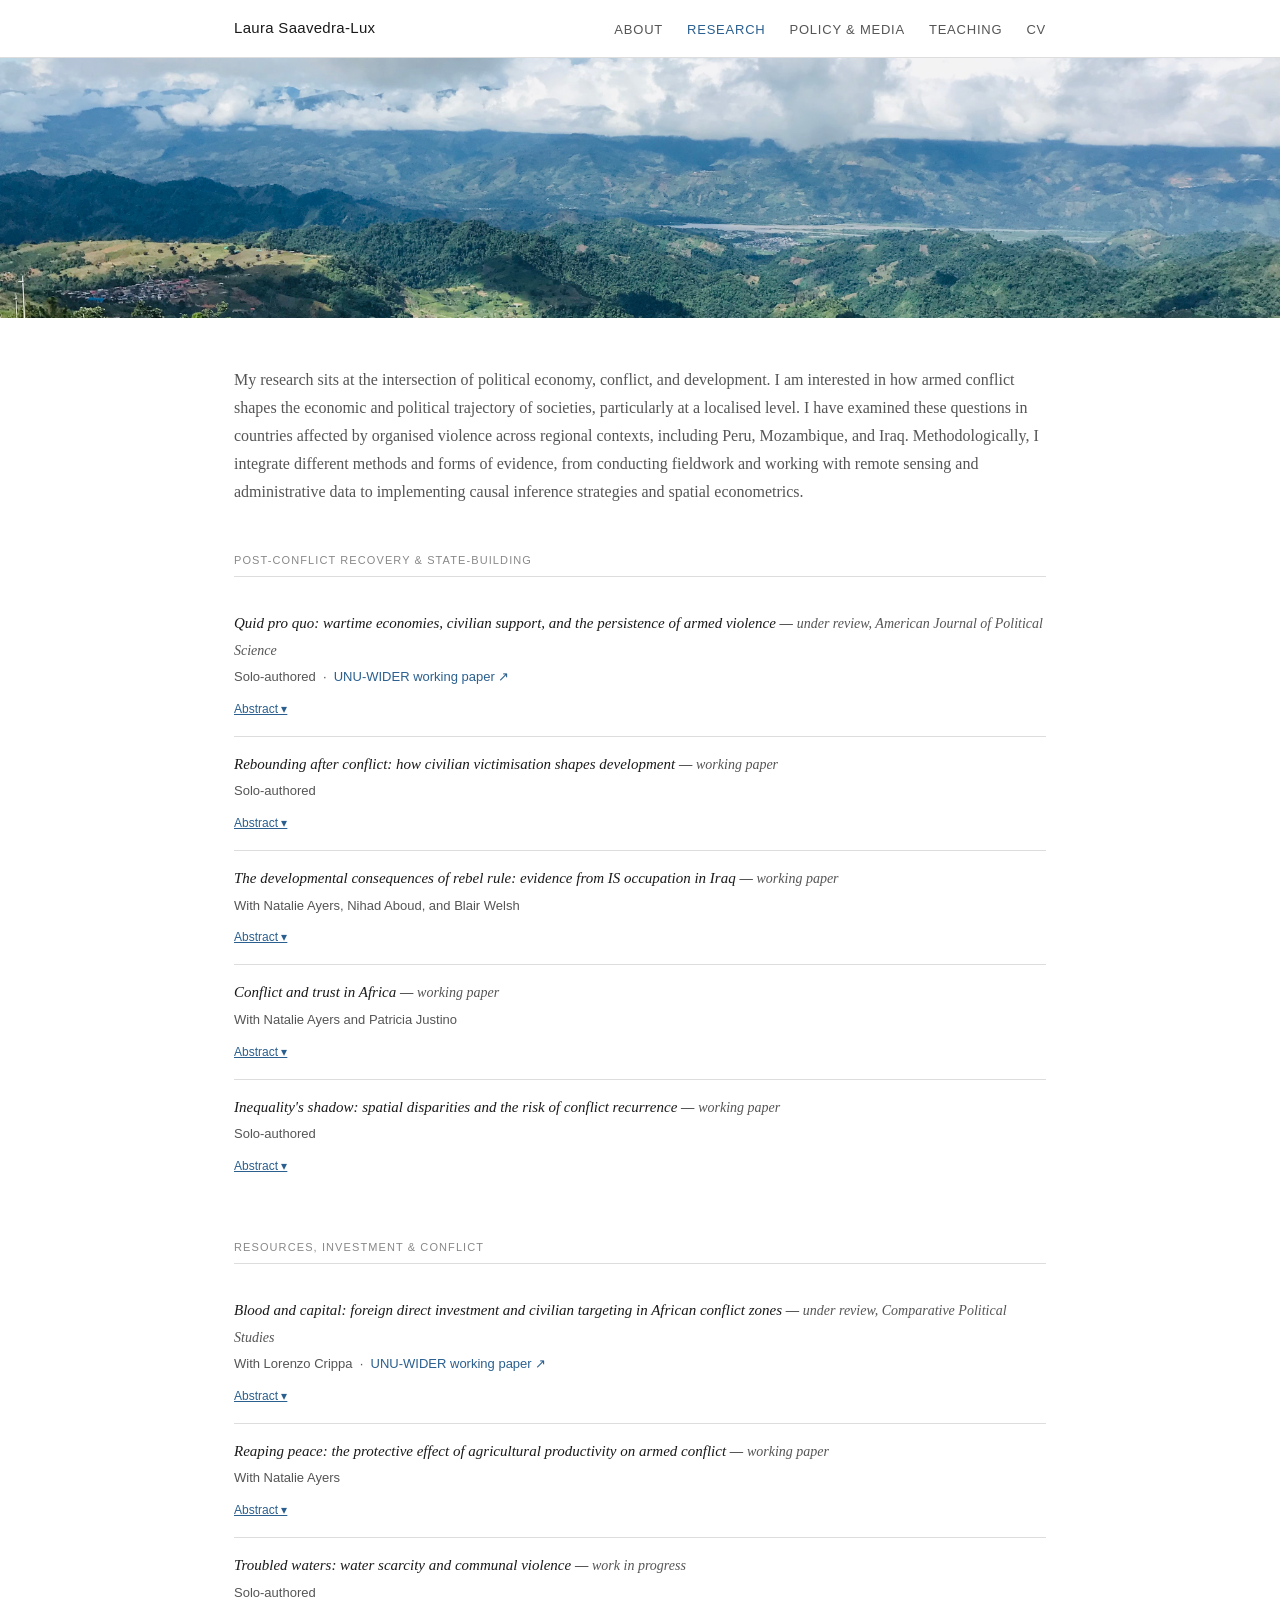
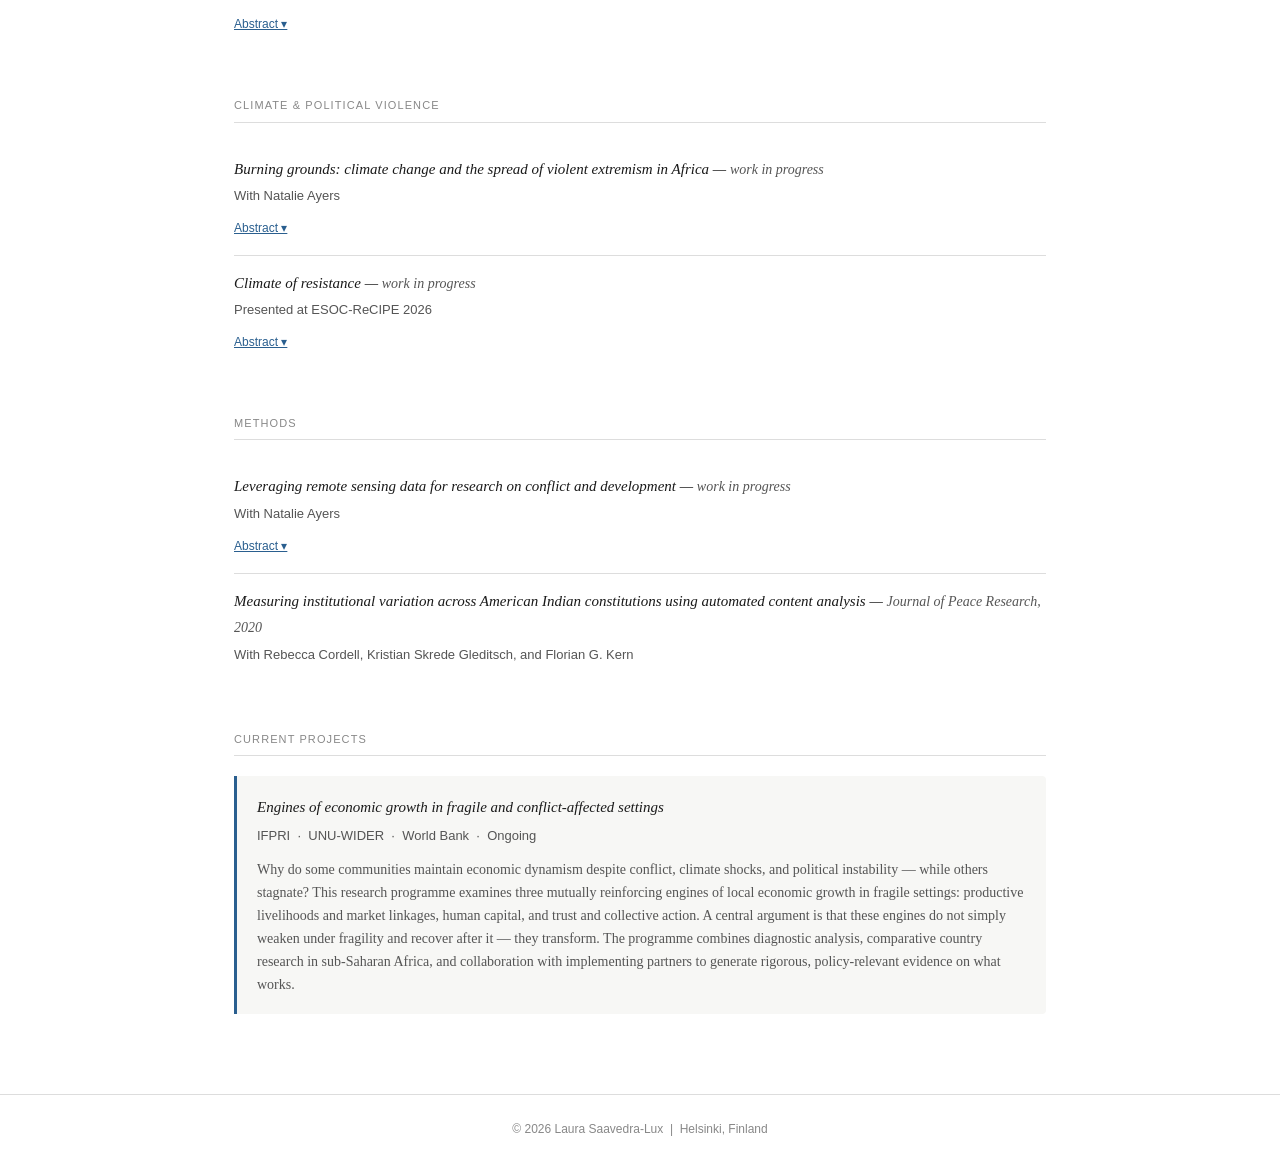
==== research.html @ 31dd0b03 "Add files via upload" ====
<!DOCTYPE html>
<html lang="en">
<head>
  <meta charset="UTF-8" />
  <meta name="viewport" content="width=device-width, initial-scale=1.0" />
  <meta name="description" content="Research — Laura Saavedra-Lux." />
  <title>Research — Laura Saavedra-Lux</title>
  <link rel="stylesheet" href="assets/css/style.css" />
</head>
<body>

<nav>
  <div class="nav-inner">
    <a class="nav-name" href="index.html">Laura Saavedra-Lux</a>
    <button class="nav-toggle" aria-label="Toggle menu" onclick="toggleNav()">
      <span></span><span></span><span></span>
    </button>
    <ul class="nav-links" id="nav-links">
      <li><a href="index.html">About</a></li>
      <li><a href="research.html" class="active">Research</a></li>
      <li><a href="policy.html">Policy &amp; Media</a></li>
      <li><a href="teaching.html">Teaching</a></li>
      <li><a href="cv.html">CV</a></li>
    </ul>
  </div>
</nav>

<div class="page-banner">
  <img src="assets/images/banner-research.jpg" alt="Coca Valley, Peru" />
</div>

<main class="page-wrap">

  <p style="color: #555; line-height: 1.75; margin-bottom: 0.5rem;">My research sits at the intersection of political economy, conflict, and development. I am interested in how armed conflict shapes the economic and political trajectory of societies, particularly at a localised level. I have examined these questions in countries affected by organised violence across regional contexts, including Peru, Mozambique, and Iraq. Methodologically, I integrate different methods and forms of evidence, from conducting fieldwork and working with remote sensing and administrative data to implementing causal inference strategies and spatial econometrics.</p>


  <!-- ================================================
       1. POST-CONFLICT RECOVERY & STATE-BUILDING
       ================================================ -->
  <div class="section-label">Post-conflict recovery &amp; state-building</div>

  <div class="cluster">

    <div class="paper">
      <div class="paper-title">
        Quid pro quo: wartime economies, civilian support, and the persistence of armed violence
        — <span class="paper-status">under review, American Journal of Political Science</span>
      </div>
      <div class="paper-authors">
        Solo-authored &nbsp;·&nbsp;
        <a href="https://www.wider.unu.edu/publication/quid-pro-quo-how-wartime-economy-shapes-violent-contestation-state-after-war" target="_blank">UNU-WIDER working paper ↗</a>
      </div>
      <button class="toggle-abstract" onclick="toggleAbstract(this)">Abstract ▾</button>
      <div class="abstract-body">
        Why do some conflict-affected areas remain arenas of violent contestation while others transition to peace? I argue that economic networks developed during intrastate conflict — wartime economies — give rise to continued instability by shaping civilian allegiances toward armed actors and away from the state. Using spatial instrumental variable regressions on data from Peru's internal armed conflict, I show that districts with stronger wartime economies experienced significantly more post-conflict violence.
      </div>
    </div>

    <div class="paper">
      <div class="paper-title">
        Rebounding after conflict: how civilian victimisation shapes development
        — <span class="paper-status">working paper</span>
      </div>
      <div class="paper-authors">Solo-authored</div>
      <button class="toggle-abstract" onclick="toggleAbstract(this)">Abstract ▾</button>
      <div class="abstract-body">
        Examines the long-run developmental consequences of civilian victimisation, with evidence from post-conflict Peru.
      </div>
    </div>

    <div class="paper">
      <div class="paper-title">
        The developmental consequences of rebel rule: evidence from IS occupation in Iraq
        — <span class="paper-status">working paper</span>
      </div>
      <div class="paper-authors">With Natalie Ayers, Nihad Aboud, and Blair Welsh</div>
      <button class="toggle-abstract" onclick="toggleAbstract(this)">Abstract ▾</button>
      <div class="abstract-body">
        How does extended rebel governance shape economic recovery and institutional trust? Using evidence from Islamic State occupation in Iraq, we examine how the duration and nature of rebel rule affects post-occupation development trajectories and civilian attitudes toward state and non-state institutions.
      </div>
    </div>

    <div class="paper">
      <div class="paper-title">
        Conflict and trust in Africa
        — <span class="paper-status">working paper</span>
      </div>
      <div class="paper-authors">With Natalie Ayers and Patricia Justino</div>
      <button class="toggle-abstract" onclick="toggleAbstract(this)">Abstract ▾</button>
      <div class="abstract-body">
        Examines how exposure to conflict shapes institutional trust across sub-Saharan African contexts.
      </div>
    </div>

    <div class="paper">
      <div class="paper-title">
        Inequality's shadow: spatial disparities and the risk of conflict recurrence
        — <span class="paper-status">working paper</span>
      </div>
      <div class="paper-authors">Solo-authored</div>
      <button class="toggle-abstract" onclick="toggleAbstract(this)">Abstract ▾</button>
      <div class="abstract-body">
        Explores how spatial economic inequalities shape the risk that conflict resumes after peace agreements, with implications for post-conflict development policy.
      </div>
    </div>

  </div>


  <!-- ================================================
       2. RESOURCES, INVESTMENT & CONFLICT
       ================================================ -->
  <div class="section-label">Resources, investment &amp; conflict</div>

  <div class="cluster">

    <div class="paper">
      <div class="paper-title">
        Blood and capital: foreign direct investment and civilian targeting in African conflict zones
        — <span class="paper-status">under review, Comparative Political Studies</span>
      </div>
      <div class="paper-authors">
        With Lorenzo Crippa &nbsp;·&nbsp;
        <a href="https://www.wider.unu.edu/publication/double-edged-sword-understanding-localized-effect-foreign-direct-investment-inflow" target="_blank">UNU-WIDER working paper ↗</a>
      </div>
      <button class="toggle-abstract" onclick="toggleAbstract(this)">Abstract ▾</button>
      <div class="abstract-body">
        We analyse how inward FDI received amid ongoing violence shapes patterns of civilian harm. Drawing on geocoded FDI and conflict event data across sub-Saharan Africa, we find that immobile extractive and industrial investment significantly increases civilian casualties within proximity of investment sites — with implications for responsible investment policy in fragile settings.
      </div>
    </div>

    <div class="paper">
      <div class="paper-title">
        Reaping peace: the protective effect of agricultural productivity on armed conflict
        — <span class="paper-status">working paper</span>
      </div>
      <div class="paper-authors">With Natalie Ayers</div>
      <button class="toggle-abstract" onclick="toggleAbstract(this)">Abstract ▾</button>
      <div class="abstract-body">
        Examines the protective effect of improved agricultural output on armed violence, with evidence from conflict-affected settings in Africa.
      </div>
    </div>

    <div class="paper">
      <div class="paper-title">
        Troubled waters: water scarcity and communal violence
        — <span class="paper-status">work in progress</span>
      </div>
      <div class="paper-authors">Solo-authored</div>
      <button class="toggle-abstract" onclick="toggleAbstract(this)">Abstract ▾</button>
      <div class="abstract-body">
        Examines the relationship between water scarcity and communal conflict.
      </div>
    </div>

  </div>


  <!-- ================================================
       3. CLIMATE & POLITICAL VIOLENCE
       ================================================ -->
  <div class="section-label">Climate &amp; political violence</div>

  <div class="cluster">

    <div class="paper">
      <div class="paper-title">
        Burning grounds: climate change and the spread of violent extremism in Africa
        — <span class="paper-status">work in progress</span>
      </div>
      <div class="paper-authors">With Natalie Ayers</div>
      <button class="toggle-abstract" onclick="toggleAbstract(this)">Abstract ▾</button>
      <div class="abstract-body">
        Examines pathways through which slow-onset environmental degradation contributes to the spread of violent extremism in sub-Saharan Africa.
      </div>
    </div>

    <div class="paper">
      <div class="paper-title">
        Climate of resistance
        — <span class="paper-status">work in progress</span>
      </div>
      <div class="paper-authors">Presented at ESOC-ReCIPE 2026</div>
      <button class="toggle-abstract" onclick="toggleAbstract(this)">Abstract ▾</button>
      <div class="abstract-body">
        Distinguishes between slow-onset climate stressors and acute weather shocks as operating through distinct conflict mechanisms, drawing on sub-Saharan Africa panel data and Mozambique survey evidence.
      </div>
    </div>

  </div>


  <!-- ================================================
       METHODS
       ================================================ -->
  <div class="section-label">Methods</div>

  <div class="cluster">

    <div class="paper">
      <div class="paper-title">
        Leveraging remote sensing data for research on conflict and development
        — <span class="paper-status">work in progress</span>
      </div>
      <div class="paper-authors">With Natalie Ayers</div>
      <button class="toggle-abstract" onclick="toggleAbstract(this)">Abstract ▾</button>
      <div class="abstract-body">
        Examines how satellite imagery, nighttime lights, and land cover data can be used to study conflict and development outcomes in data-scarce environments.
      </div>
    </div>

    <div class="paper">
      <div class="paper-title">
        Measuring institutional variation across American Indian constitutions using automated content analysis
        — <span class="paper-status">Journal of Peace Research, 2020</span>
      </div>
      <div class="paper-authors">With Rebecca Cordell, Kristian Skrede Gleditsch, and Florian G. Kern</div>
    </div>

  </div>


  <!-- ================================================
       CURRENT PROJECTS
       ================================================ -->
  <div class="section-label">Current projects</div>

  <div style="background: #f7f7f5; border-left: 3px solid #2a5f8f; padding: 18px 20px; border-radius: 0 4px 4px 0;">
    <div style="font-size: 15px; font-style: italic; margin-bottom: 5px;">
      Engines of economic growth in fragile and conflict-affected settings
    </div>
    <div style="font-family: 'Helvetica Neue', Arial, sans-serif; font-size: 13px; color: #555; margin-bottom: 10px;">
      IFPRI &nbsp;·&nbsp; UNU-WIDER &nbsp;·&nbsp; World Bank &nbsp;·&nbsp; Ongoing
    </div>
    <p style="font-size: 14px; color: #555; line-height: 1.65;">
      Why do some communities maintain economic dynamism despite conflict, climate shocks, and political instability — while others stagnate? This research programme examines three mutually reinforcing engines of local economic growth in fragile settings: productive livelihoods and market linkages, human capital, and trust and collective action. A central argument is that these engines do not simply weaken under fragility and recover after it — they transform. The programme combines diagnostic analysis, comparative country research in sub-Saharan Africa, and collaboration with implementing partners to generate rigorous, policy-relevant evidence on what works.
    </p>
  </div>

</main>

<footer>
  &copy; 2026 Laura Saavedra-Lux &nbsp;|&nbsp; Helsinki, Finland
</footer>

<script>
  function toggleNav() {
    document.getElementById('nav-links').classList.toggle('open');
  }
  function toggleAbstract(btn) {
    const body = btn.nextElementSibling;
    const isOpen = body.classList.toggle('open');
    btn.textContent = isOpen ? 'Abstract ▴' : 'Abstract ▾';
  }
</script>
</body>
</html>
---- assets/css/style.css ----
/* =============================================
   LAURA SAAVEDRA-LUX — Personal website
   ============================================= */

*, *::before, *::after { box-sizing: border-box; margin: 0; padding: 0; }

:root {
  --accent:       #2a5f8f;
  --accent-light: #ddeaf5;
  --text:         #1a1a1a;
  --muted:        #555;
  --faint:        #888;
  --border:       #ddd;
  --bg:           #ffffff;
  --bg-off:       #f7f7f5;
  --max-w:        860px;
  --nav-h:        58px;
}

html { scroll-behavior: smooth; }

body {
  font-family: "Georgia", "Times New Roman", serif;
  font-size: 16px;
  line-height: 1.75;
  color: var(--text);
  background: var(--bg);
}

a { color: var(--accent); text-decoration: none; }
a:hover { text-decoration: underline; }

/* --- Navigation --- */
nav {
  position: sticky;
  top: 0;
  z-index: 100;
  background: var(--bg);
  border-bottom: 1px solid var(--border);
  height: var(--nav-h);
  display: flex;
  align-items: center;
}

.nav-inner {
  max-width: var(--max-w);
  margin: 0 auto;
  padding: 0 1.5rem;
  width: 100%;
  display: flex;
  justify-content: space-between;
  align-items: center;
}

.nav-name {
  font-size: 15px;
  font-weight: normal;
  font-family: "Helvetica Neue", Arial, sans-serif;
  letter-spacing: 0.02em;
  color: var(--text);
  text-decoration: none;
}

.nav-links {
  display: flex;
  gap: 24px;
  list-style: none;
}

.nav-links a {
  font-family: "Helvetica Neue", Arial, sans-serif;
  font-size: 13px;
  letter-spacing: 0.06em;
  text-transform: uppercase;
  color: var(--muted);
  text-decoration: none;
  transition: color 0.15s;
}

.nav-links a:hover,
.nav-links a.active { color: var(--accent); }

.nav-toggle {
  display: none;
  background: none;
  border: none;
  cursor: pointer;
  padding: 4px;
  flex-direction: column;
  gap: 5px;
}
.nav-toggle span { display: block; width: 22px; height: 1.5px; background: var(--text); }

/* --- Banner (research, policy, teaching, cv pages) --- */
.page-banner { width: 100%; height: 260px; overflow: hidden; }
.page-banner img { width: 100%; height: 260px; object-fit: cover; object-position: center 40%; display: block; }
.page-banner-placeholder {
  width: 100%; height: 260px;
  background: var(--bg-off);
  border-bottom: 1px solid var(--border);
  display: flex; align-items: center; justify-content: center;
  color: var(--faint);
  font-family: "Helvetica Neue", Arial, sans-serif; font-size: 13px;
}

/* --- HOME: photo IS the banner, info bar below --- */
.home-photo-banner { width: 100%; height: 400px; overflow: hidden; }
.home-photo-banner img { width: 100%; height: 400px; object-fit: cover; object-position: center 25%; display: block; }
.home-photo-placeholder {
  width: 100%; height: 400px;
  background: var(--bg-off); border-bottom: 1px solid var(--border);
  display: flex; align-items: center; justify-content: center;
  flex-direction: column; gap: 8px;
  color: var(--faint); font-family: "Helvetica Neue", Arial, sans-serif; font-size: 13px;
}

.home-info-bar {
  max-width: var(--max-w);
  margin: 0 auto;
  padding: 1.8rem 1.5rem 0;
  display: flex;
  align-items: flex-start;
  justify-content: space-between;
  gap: 2rem;
  border-bottom: 1px solid var(--border);
  padding-bottom: 1.8rem;
}

.home-name-block h1 {
  font-size: 26px;
  font-weight: normal;
  font-family: "Helvetica Neue", Arial, sans-serif;
  margin-bottom: 4px;
}

.home-name-block .role {
  font-size: 14px;
  color: var(--muted);
  font-family: "Helvetica Neue", Arial, sans-serif;
}

.home-contact-links {
  display: flex;
  gap: 8px;
  flex-wrap: wrap;
  padding-top: 6px;
  flex-shrink: 0;
}

.home-contact-links a {
  font-size: 12px;
  font-family: "Helvetica Neue", Arial, sans-serif;
  color: var(--accent);
  border: 1px solid var(--accent-light);
  background: var(--accent-light);
  padding: 4px 12px;
  border-radius: 3px;
  text-decoration: none;
}
.home-contact-links a:hover { background: #c8ddf0; text-decoration: none; }

/* --- Page wrap --- */
.page-wrap {
  max-width: var(--max-w);
  margin: 0 auto;
  padding: 3rem 1.5rem 5rem;
}

/* --- HOME: split-screen layout --- */
body.home-page {
  display: flex;
  flex-direction: column;
  min-height: 100vh;
}

.split-layout {
  display: flex;
  flex: 1;
  min-height: calc(100vh - var(--nav-h));
}

/* Left photo panel — fixed, full height */
.split-photo {
  position: sticky;
  top: var(--nav-h);
  width: 42%;
  height: calc(100vh - var(--nav-h));
  flex-shrink: 0;
  overflow: hidden;
}

.split-photo img {
  width: 100%;
  height: 100%;
  object-fit: cover;
  object-position: center 15%;
  display: block;
}

/* Right text panel — scrollable */
.split-text {
  flex: 1;
  padding: 3.5rem 3rem 4rem 3.5rem;
  max-width: 600px;
  overflow-y: auto;
}

.split-text h1 {
  font-size: 28px;
  font-weight: normal;
  font-family: "Helvetica Neue", Arial, sans-serif;
  margin-bottom: 4px;
}

.split-text .role {
  font-size: 14px;
  color: var(--muted);
  font-family: "Helvetica Neue", Arial, sans-serif;
  margin-bottom: 1.8rem;
}

.split-text p {
  font-size: 15px;
  margin-bottom: 1rem;
  line-height: 1.75;
}

.personal-note {
  color: var(--faint) !important;
  font-style: italic;
  margin-top: 0.5rem;
}

.split-contact {
  display: flex;
  gap: 10px;
  flex-wrap: wrap;
  margin-top: 1.8rem;
}

.split-contact a {
  font-family: "Helvetica Neue", Arial, sans-serif;
  font-size: 13px;
  color: var(--accent);
  background: var(--accent-light);
  border: 1px solid var(--accent-light);
  padding: 5px 14px;
  border-radius: 3px;
  text-decoration: none;
}
.split-contact a:hover { background: #c8ddf0; text-decoration: none; }

.home-footer {
  border-top: 1px solid var(--border);
  padding: 1.2rem 1.5rem;
  text-align: center;
  font-family: "Helvetica Neue", Arial, sans-serif;
  font-size: 12px;
  color: var(--faint);
}

/* Mobile: stack vertically */
@media (max-width: 680px) {
  .split-layout { flex-direction: column; }
  .split-photo {
    position: relative;
    top: 0;
    width: 100%;
    height: 55vw;
  }
  .split-text {
    padding: 2rem 1.5rem 3rem;
    max-width: 100%;
  }
}

/* --- Section headings --- */
.section-label {
  font-family: "Helvetica Neue", Arial, sans-serif;
  font-size: 11px;
  letter-spacing: 0.1em;
  text-transform: uppercase;
  color: var(--faint);
  margin-bottom: 1.2rem;
  margin-top: 2.8rem;
  padding-bottom: 6px;
  border-bottom: 1px solid var(--border);
}

/* --- Papers --- */
.cluster { margin-bottom: 2.5rem; }

.paper { padding: 14px 0; border-bottom: 1px solid var(--border); }
.paper:last-child { border-bottom: none; }

.paper-title { font-size: 15px; margin-bottom: 3px; font-style: italic; }

/* Status as plain italic text — no badge, no colour */
.paper-status { font-style: italic; color: var(--muted); font-size: 14px; }

.paper-authors {
  font-family: "Helvetica Neue", Arial, sans-serif;
  font-size: 13px; color: var(--muted); margin-bottom: 5px;
}

.toggle-abstract {
  font-family: "Helvetica Neue", Arial, sans-serif;
  font-size: 12px; color: var(--accent);
  background: none; border: none; padding: 0;
  cursor: pointer; margin-top: 4px;
  display: inline-block; text-decoration: underline;
}

.abstract-body {
  display: none;
  font-size: 14px; color: var(--muted);
  margin-top: 8px; line-height: 1.65;
  border-left: 2px solid var(--accent-light);
  padding-left: 12px;
}
.abstract-body.open { display: block; }

/* --- Policy & Media --- */
.report-item, .blog-item { padding: 14px 0; border-bottom: 1px solid var(--border); }
.report-item:last-child, .blog-item:last-child { border-bottom: none; }
.report-title, .blog-title { font-size: 15px; font-style: italic; margin-bottom: 4px; }
.report-meta, .blog-meta { font-family: "Helvetica Neue", Arial, sans-serif; font-size: 13px; color: var(--muted); }

/* --- Teaching --- */
.teaching-item { padding: 14px 0; border-bottom: 1px solid var(--border); }
.teaching-item:last-child { border-bottom: none; }
.teaching-title { font-size: 15px; font-style: italic; margin-bottom: 4px; }
.teaching-meta { font-family: "Helvetica Neue", Arial, sans-serif; font-size: 13px; color: var(--muted); margin-bottom: 6px; }
.teaching-desc { font-size: 14px; color: var(--muted); line-height: 1.65; }

/* --- CV --- */
.cv-section { margin-bottom: 2rem; }

.cv-row {
  display: grid;
  grid-template-columns: 110px 1fr;
  gap: 1rem;
  padding: 8px 0;
  border-bottom: 1px solid var(--border);
  font-size: 14px;
}
.cv-row:last-child { border-bottom: none; }
.cv-year { color: var(--faint); font-family: "Helvetica Neue", Arial, sans-serif; font-size: 13px; padding-top: 2px; }
.cv-detail { line-height: 1.6; }
.cv-detail strong { font-weight: bold; }

.cv-download {
  display: inline-block; margin-bottom: 2rem;
  font-family: "Helvetica Neue", Arial, sans-serif; font-size: 13px;
  color: var(--accent); border: 1px solid var(--accent);
  padding: 6px 16px; border-radius: 3px; text-decoration: none;
}
.cv-download:hover { background: var(--accent-light); text-decoration: none; }

/* --- Footer --- */
footer {
  border-top: 1px solid var(--border);
  padding: 1.5rem; text-align: center;
  font-family: "Helvetica Neue", Arial, sans-serif; font-size: 12px; color: var(--faint);
}

/* --- Responsive --- */
@media (max-width: 620px) {
  .home-info-bar { flex-direction: column; gap: 1rem; }
  .nav-links {
    display: none; position: absolute;
    top: var(--nav-h); left: 0; right: 0;
    background: var(--bg); border-bottom: 1px solid var(--border);
    flex-direction: column; gap: 0; padding: 0.5rem 0;
  }
  .nav-links.open { display: flex; }
  .nav-links li a { display: block; padding: 10px 1.5rem; }
  .nav-toggle { display: flex; }
  .cv-row { grid-template-columns: 1fr; gap: 0.25rem; }
}
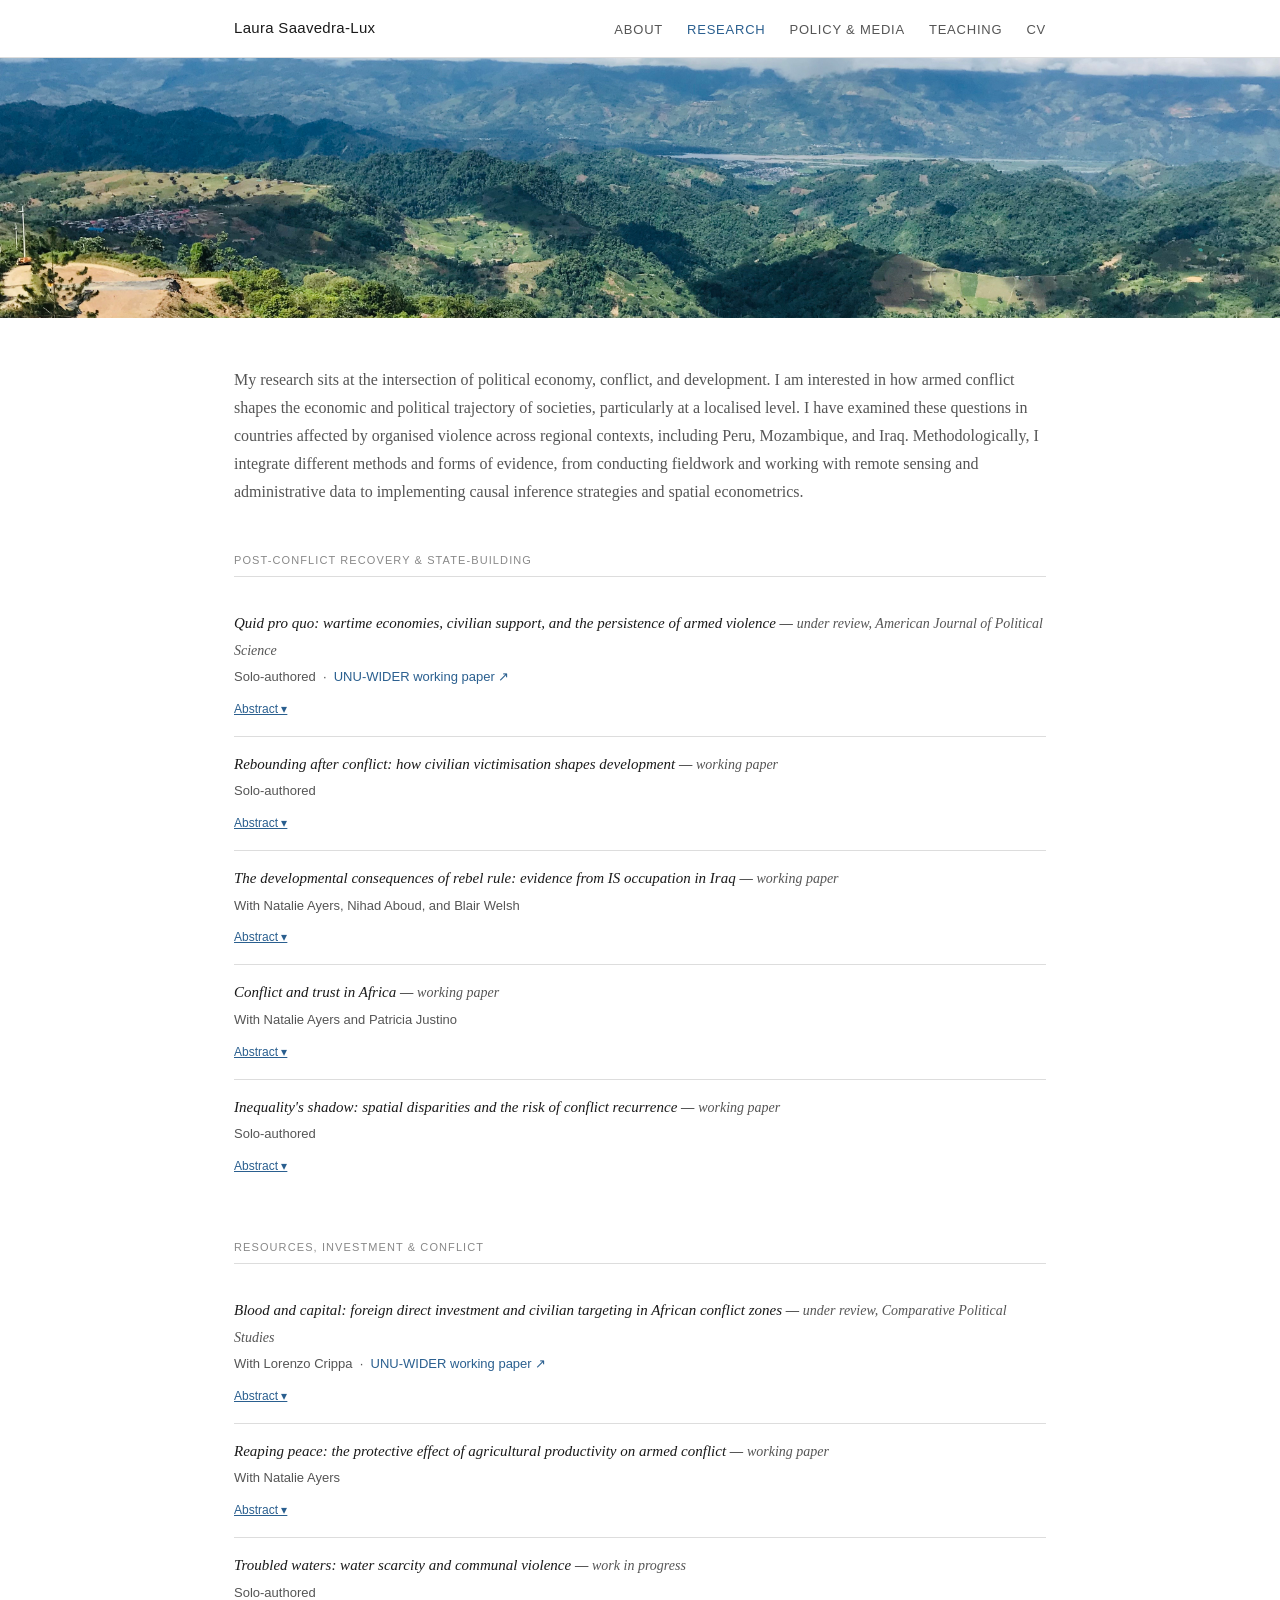
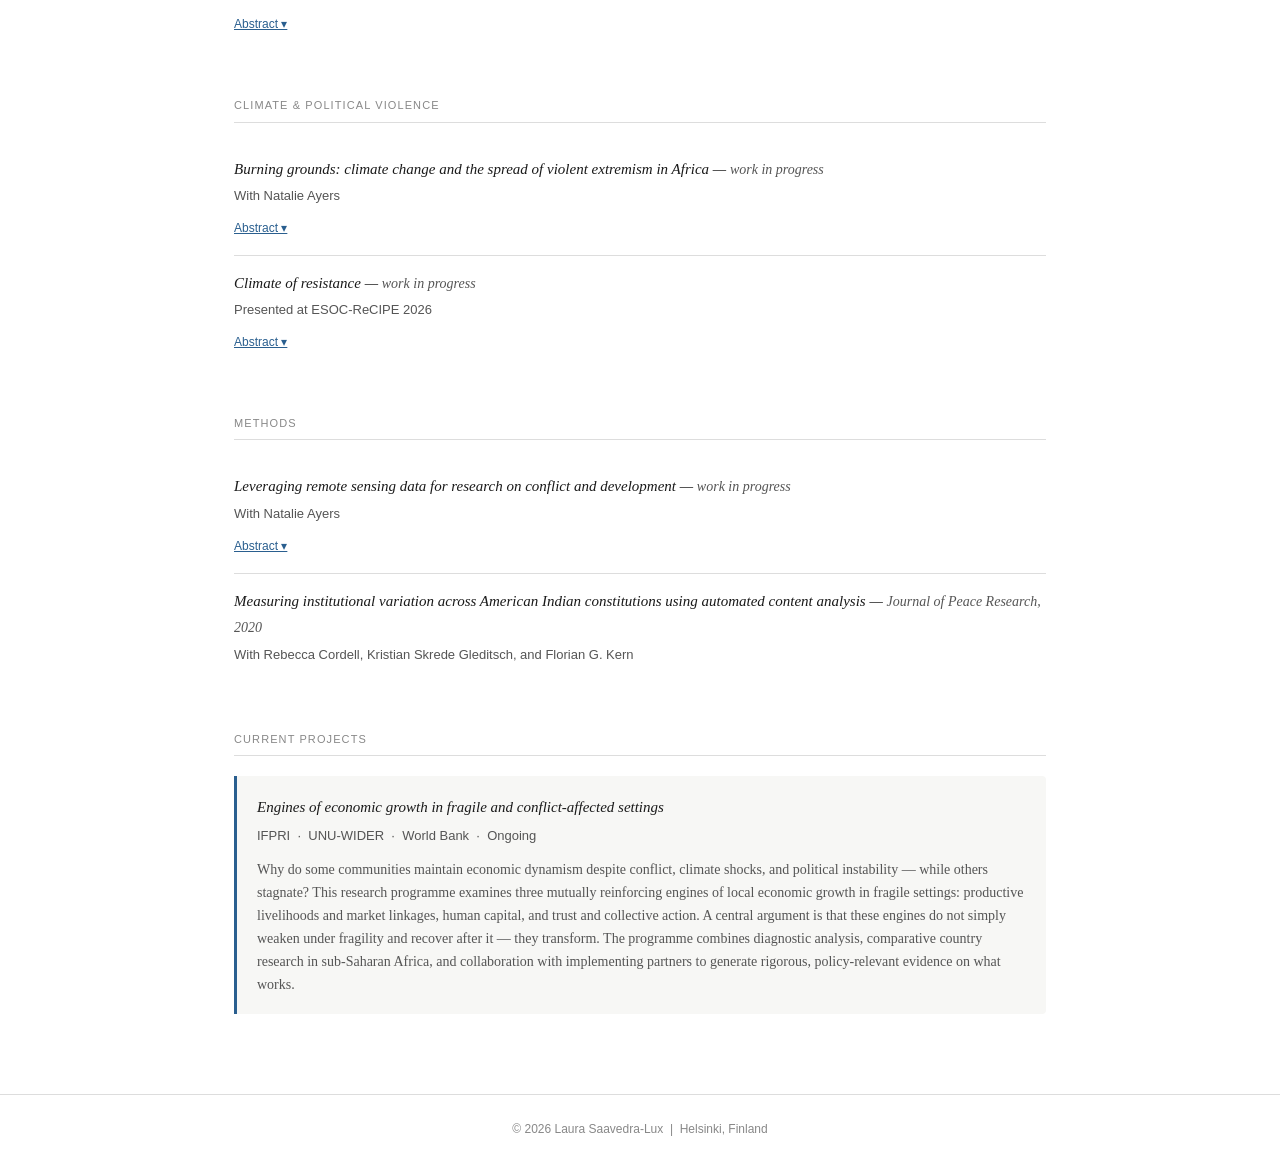
==== commit 256a1f0d: "Update research.html" ====
--- a/research.html
+++ b/research.html
@@ -26,7 +26,7 @@
 </nav>
 
 <div class="page-banner">
-  <img src="assets/images/banner-research.jpg" alt="Coca Valley, Peru" />
+  <img src="assets/images/banner-research.jpg" alt="Coca Valley, Peru" style="object-position: center center;" />
 </div>
 
 <main class="page-wrap">
--- a/assets/css/style.css
+++ b/assets/css/style.css
@@ -93,7 +93,7 @@
 
 /* --- Banner (research, policy, teaching, cv pages) --- */
 .page-banner { width: 100%; height: 260px; overflow: hidden; }
-.page-banner img { width: 100%; height: 260px; object-fit: cover; object-position: center 40%; display: block; }
+.page-banner img { width: 100%; height: 260px; object-fit: cover; object-position: center center; display: block; }
 .page-banner-placeholder {
   width: 100%; height: 260px;
   background: var(--bg-off);
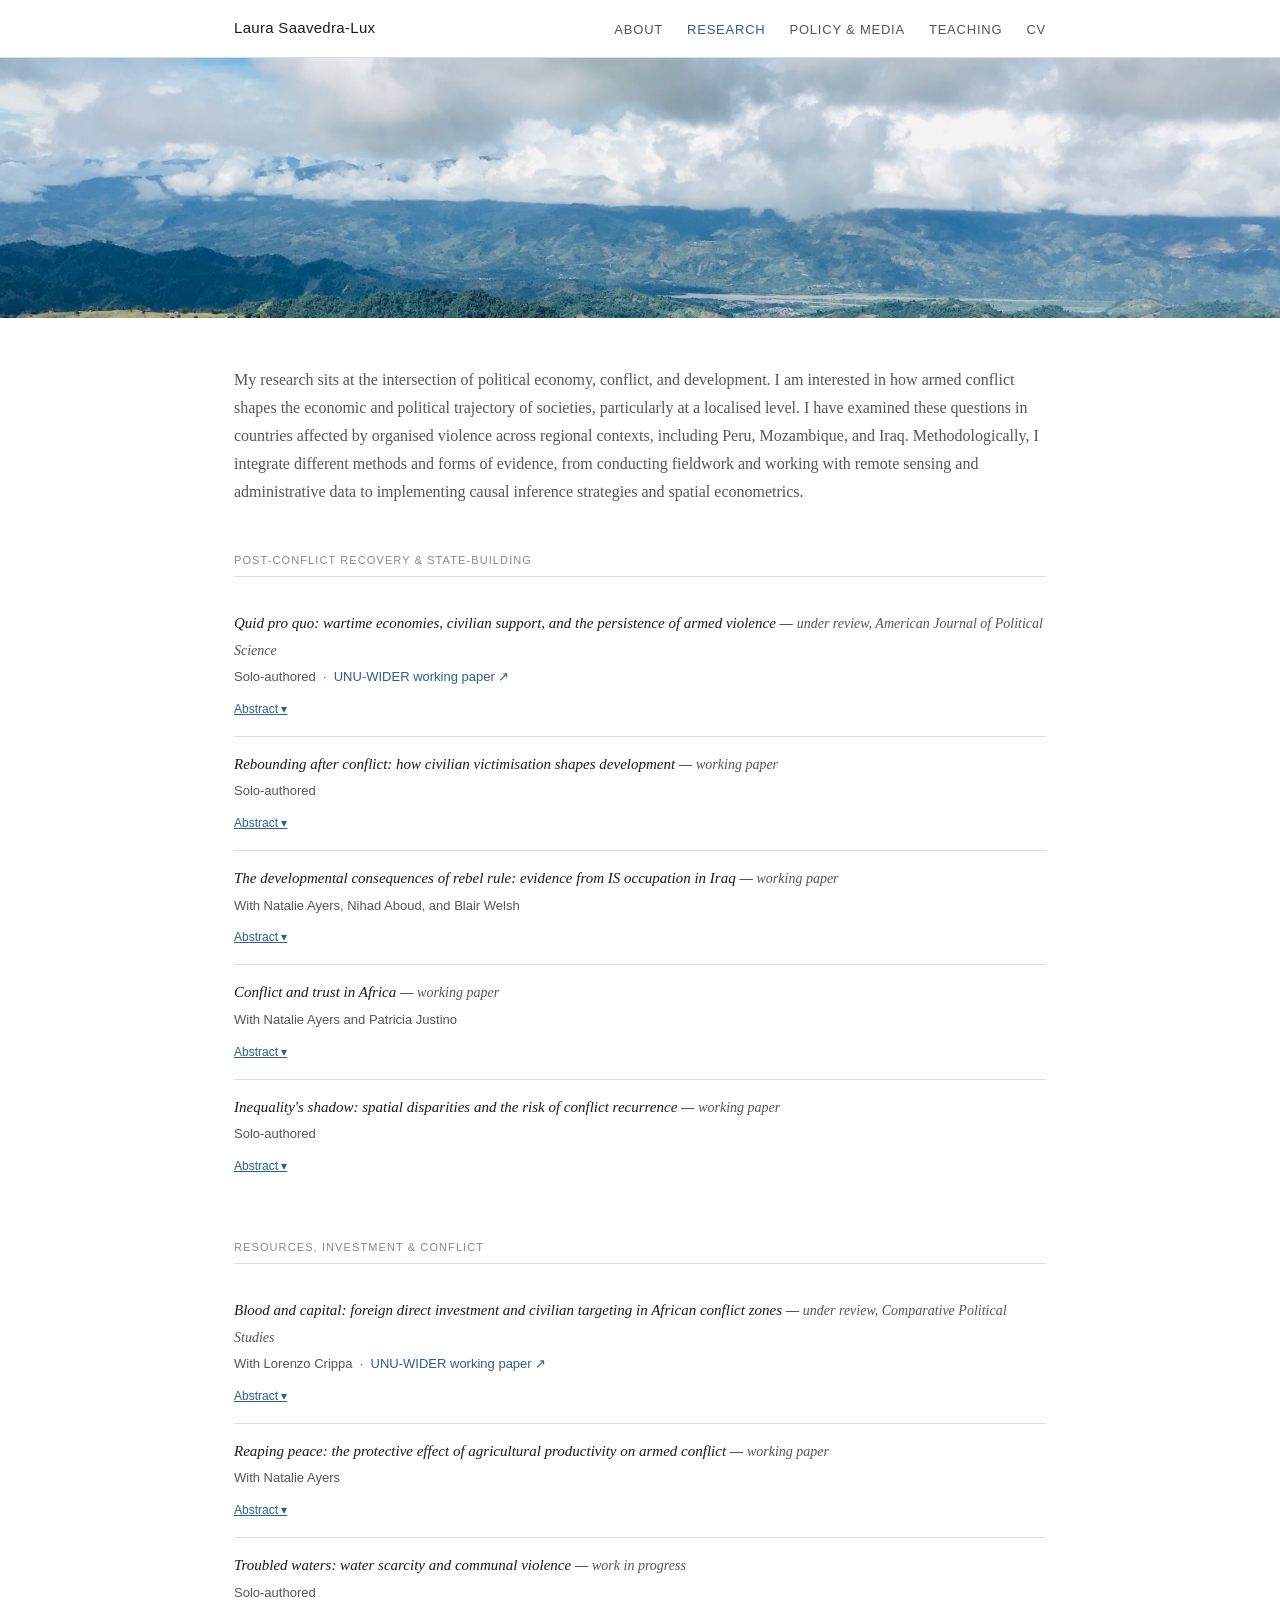
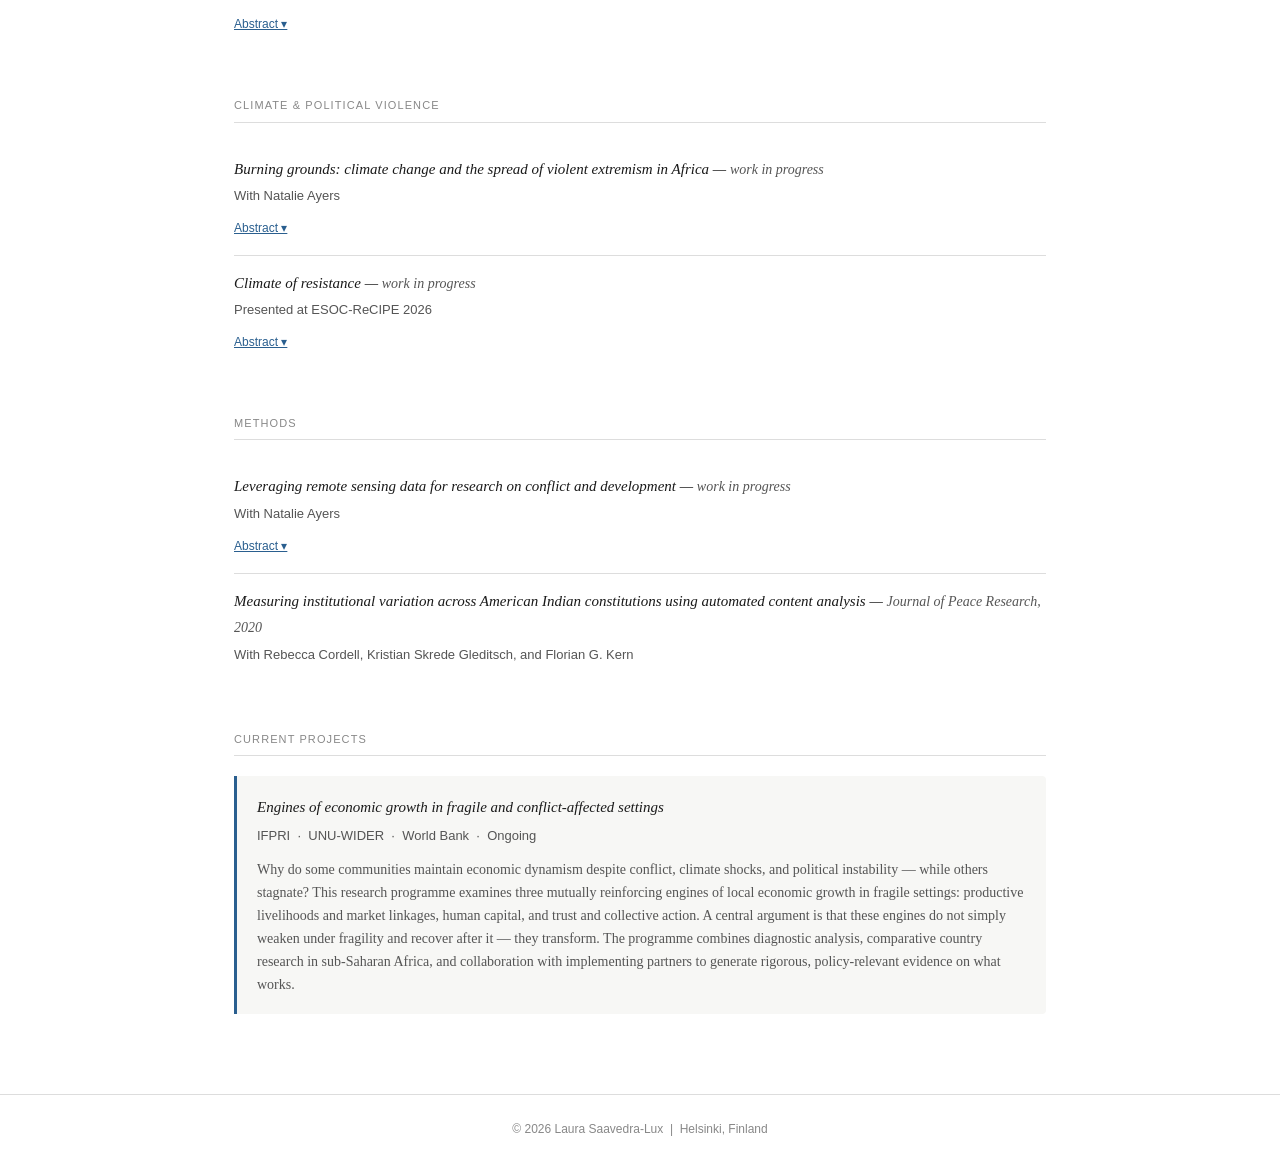
==== commit d4c1a309: "Update research.html" ====
--- a/research.html
+++ b/research.html
@@ -26,7 +26,7 @@
 </nav>
 
 <div class="page-banner">
-  <img src="assets/images/banner-research.jpg" alt="Coca Valley, Peru" style="object-position: center center;" />
+  <img src="assets/images/banner-research.jpg" alt="Coca Valley, Peru" style="object-position: center 30%;" />
 </div>
 
 <main class="page-wrap">
